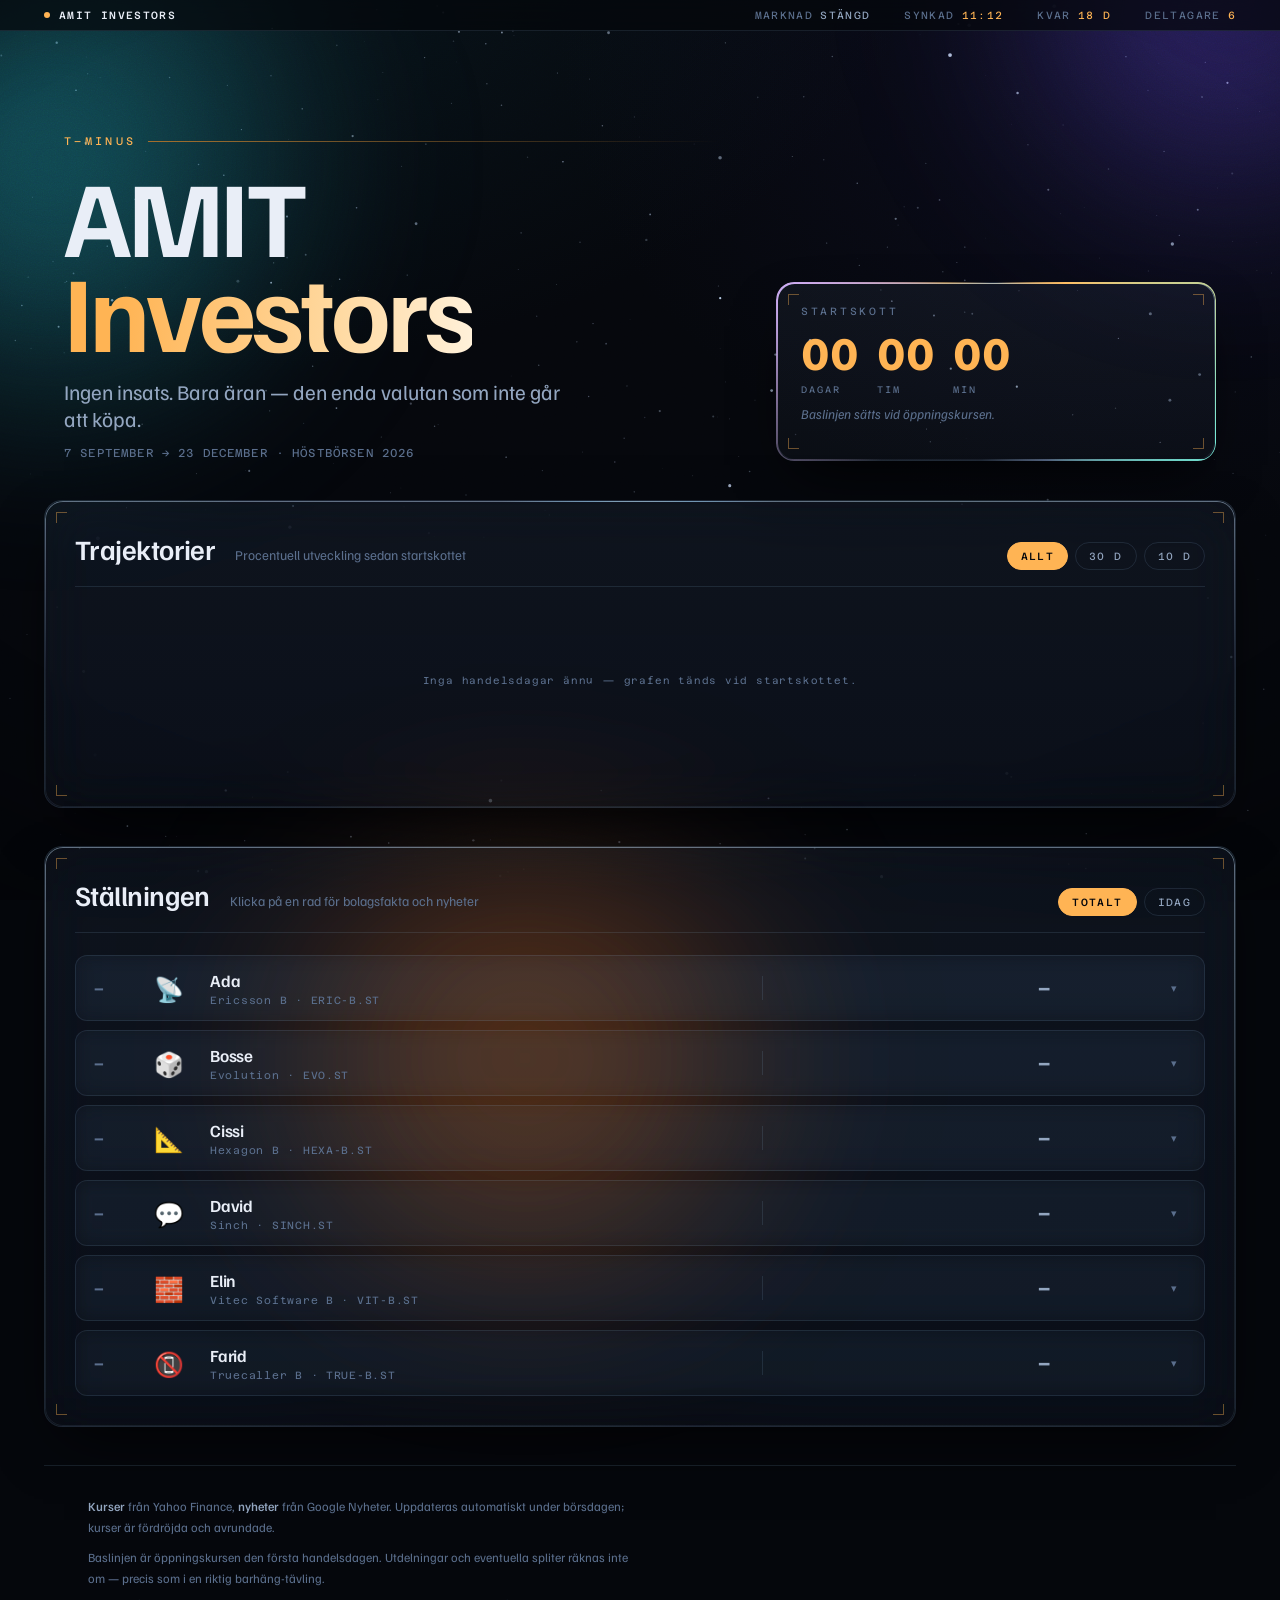
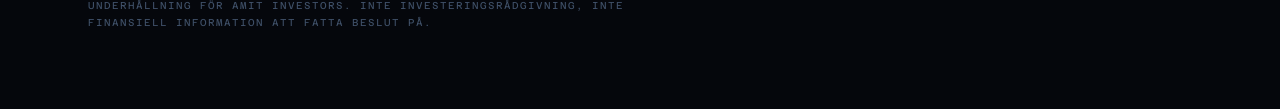
==== docs/index.html @ 6279a5db "Aktietävlingssida med automatisk kursuppdatering Statisk sida som följer deltagarnas aktieval från ö" ====
<!doctype html>
<html lang="sv">
<head>
<meta charset="utf-8">
<meta name="viewport" content="width=device-width, initial-scale=1, viewport-fit=cover">
<title>AMIT Investors</title>
<meta name="description" content="Aktietävling mellan kollegor. Ingen insats — bara äran.">
<meta name="color-scheme" content="dark">
<meta name="theme-color" content="#05070c">

<link rel="preconnect" href="https://fonts.googleapis.com">
<link rel="preconnect" href="https://fonts.gstatic.com" crossorigin>
<link rel="stylesheet" href="https://fonts.googleapis.com/css2?family=Familjen+Grotesk:wght@400;500;600;700&family=Azeret+Mono:wght@300;400;500;700&display=swap">
<link rel="stylesheet" href="assets/styles.css">
<link rel="icon" href="data:image/svg+xml,<svg xmlns='http://www.w3.org/2000/svg' viewBox='0 0 100 100'><text y='.9em' font-size='90'>🛰️</text></svg>">
</head>
<body>

<canvas id="starfield" aria-hidden="true"></canvas>
<div class="aurora" aria-hidden="true"><span></span><span></span><span></span></div>
<div class="grain" aria-hidden="true"></div>
<div class="vignette" aria-hidden="true"></div>

<!-- Telemetriremsa: statusrad i flygledarstil -->
<header class="telemetry" id="telemetry">
  <div class="tele-brand">
    <span class="tele-dot" aria-hidden="true"></span>
    <span>AMIT&nbsp;Investors</span>
  </div>
  <dl class="tele-readouts">
    <div class="readout"><dt>Marknad</dt><dd id="ro-market">–</dd></div>
    <div class="readout"><dt>Synkad</dt><dd id="ro-synced">–</dd></div>
    <div class="readout"><dt>Kvar</dt><dd id="ro-remaining">–</dd></div>
    <div class="readout"><dt>Deltagare</dt><dd id="ro-count">–</dd></div>
  </dl>
</header>

<main id="app" hidden>

  <!-- HERO -->
  <section class="hero">
    <div class="hero-copy">
      <p class="eyebrow" id="hero-eyebrow">Uppdrag pågår</p>
      <h1 class="hero-title">AMIT<br><span class="ht-accent">Investors</span></h1>
      <p class="hero-tagline" id="hero-tagline">Ingen insats. Bara äran.</p>
      <p class="hero-window" id="hero-window"></p>
    </div>

    <aside class="capsule glass" id="leader-capsule" aria-live="polite">
      <i class="corners" aria-hidden="true"></i>
      <p class="capsule-label" id="capsule-label">I ledning</p>
      <div class="capsule-body" id="capsule-body"></div>
    </aside>
  </section>

  <!-- TRAJEKTORIER -->
  <section class="panel glass" id="chart-panel">
    <i class="corners" aria-hidden="true"></i>
    <div class="panel-head">
      <h2 class="panel-title">Trajektorier</h2>
      <p class="panel-sub">Procentuell utveckling sedan startskottet</p>
      <div class="panel-tools" role="group" aria-label="Tidsspann">
        <button class="chip" data-range="all" aria-pressed="true">Allt</button>
        <button class="chip" data-range="30" aria-pressed="false">30&nbsp;d</button>
        <button class="chip" data-range="10" aria-pressed="false">10&nbsp;d</button>
      </div>
    </div>
    <div class="chart-wrap">
      <svg id="chart" role="img" aria-label="Linjediagram över deltagarnas procentuella utveckling"></svg>
      <div class="chart-tip glass" id="chart-tip" hidden></div>
    </div>
    <ul class="legend" id="legend"></ul>
  </section>

  <!-- STÄLLNING -->
  <section class="panel glass" id="board-panel">
    <i class="corners" aria-hidden="true"></i>
    <div class="panel-head">
      <h2 class="panel-title">Ställningen</h2>
      <p class="panel-sub">Klicka på en rad för bolagsfakta och nyheter</p>
      <div class="panel-tools" role="group" aria-label="Sortering">
        <button class="chip" data-sort="total" aria-pressed="true">Totalt</button>
        <button class="chip" data-sort="day" aria-pressed="false">Idag</button>
      </div>
    </div>
    <ol class="board" id="board"></ol>
  </section>

  <footer class="foot">
    <p><strong>Kurser</strong> från Yahoo Finance, <strong>nyheter</strong> från Google Nyheter. Uppdateras
       automatiskt under börsdagen; kurser är fördröjda och avrundade.</p>
    <p>Baslinjen är öppningskursen den första handelsdagen. Utdelningar och
       eventuella spliter räknas inte om — precis som i en riktig barhäng-tävling.</p>
    <p class="foot-fine">Underhållning för AMIT Investors. Inte investeringsrådgivning, inte finansiell information att fatta beslut på.</p>
  </footer>
</main>

<div class="boot" id="boot">
  <div class="boot-inner">
    <span class="boot-ring" aria-hidden="true"></span>
    <p>Etablerar telemetri…</p>
  </div>
</div>

<script src="assets/app.js" type="module"></script>
</body>
</html>
---- docs/assets/styles.css ----
/* ============================================================================
   AMIT Investors — "mission control"
   Mörk flygledarkonsol: bärnstensfärgad fosfor som krom, cyan/mint som data,
   glas som hairline-inramade instrumentpaneler. Medvetet INTE lila gradient.
   ========================================================================= */

:root {
  /* Grund — nästan svart med kall blåton, inte ren svart */
  --void:        #05070c;
  --void-2:      #080b13;

  /* Fosfor-bärnsten: kromet i gränssnittet (etiketter, ticks, fokus) */
  --amber:       #ffb454;
  --amber-dim:   #a56f2c;
  --amber-glow:  rgba(255, 180, 84, .28);

  /* Data */
  --cyan:        #5fe9d0;
  --up:          #4ee39b;
  --down:        #ff6b7d;

  /* Text */
  --ink:         #e9eef7;
  --ink-2:       #93a6c0;
  --ink-3:       #5b6f8d;

  /* Glas */
  --glass:       rgba(126, 160, 200, .045);
  --glass-2:     rgba(126, 160, 200, .075);
  --hairline:    rgba(150, 190, 230, .13);
  --hairline-hi: rgba(190, 220, 255, .30);

  --r-lg: 18px;
  --r-md: 12px;
  --r-sm: 8px;

  --shadow: 0 24px 60px -20px rgba(0, 0, 0, .85);

  --font-display: 'Familjen Grotesk', 'Helvetica Neue', Helvetica, sans-serif;
  --font-mono: 'Azeret Mono', ui-monospace, 'SF Mono', Menlo, monospace;

  --gutter: clamp(16px, 4vw, 44px);
  --maxw: 1240px;
}

*, *::before, *::after { box-sizing: border-box; }

html { -webkit-text-size-adjust: 100%; }

body {
  margin: 0;
  min-height: 100svh;
  font-family: var(--font-display);
  color: var(--ink);
  background: var(--void);
  /* Nebulosor: låg mättnad, stora radier — atmosfär, inte färgklick */
  background-image:
    radial-gradient(1200px 700px at 12% -8%,  rgba(16, 56, 66, .30), transparent 64%),
    radial-gradient(1000px 800px at 92% 4%,   rgba(28, 26, 72, .28), transparent 62%);
  background-attachment: fixed;
  overflow-x: hidden;
  font-synthesis-weight: none;
}

/* --- Atmosfärslager ------------------------------------------------------ */

#starfield { position: fixed; inset: 0; z-index: 0; pointer-events: none; }

/* Aurora: två mycket långsamt drivande färgmoln. Perioderna (48 s / 67 s) är
   avsiktligt inte multiplar av varandra, så mönstret aldrig repeterar synbart. */
.aurora { position: fixed; inset: -25%; z-index: 0; pointer-events: none; filter: blur(80px); opacity: 1; }
.aurora span { position: absolute; border-radius: 50%; mix-blend-mode: screen; }
.aurora span:nth-child(1) {
  width: 52vw; height: 52vw; left: 2%; top: 4%;
  background: radial-gradient(circle, rgba(34, 168, 184, .52), transparent 66%);
  animation: drift-a 48s ease-in-out infinite alternate;
}
.aurora span:nth-child(2) {
  width: 46vw; height: 46vw; right: 4%; top: -6%;
  background: radial-gradient(circle, rgba(104, 74, 232, .46), transparent 66%);
  animation: drift-b 67s ease-in-out infinite alternate;
}
.aurora span:nth-child(3) {
  width: 60vw; height: 40vw; left: 24%; bottom: -14%;
  background: radial-gradient(circle, rgba(226, 122, 44, .34), transparent 68%);
  animation: drift-a 59s ease-in-out infinite alternate-reverse;
}
@keyframes drift-a { to { transform: translate3d(7vw, -5vh, 0) scale(1.16); } }
@keyframes drift-b { to { transform: translate3d(-9vw, 6vh, 0) scale(.88); } }

/* Filmkorn via SVG-brus: bryter upp de stora gradienterna så de inte bandar */
.grain {
  position: fixed; inset: 0; z-index: 1; pointer-events: none;
  opacity: .40; mix-blend-mode: overlay;
  background-image: url("data:image/svg+xml,%3Csvg xmlns='http://www.w3.org/2000/svg' width='160' height='160'%3E%3Cfilter id='n'%3E%3CfeTurbulence type='fractalNoise' baseFrequency='.85' numOctaves='3'/%3E%3C/filter%3E%3Crect width='160' height='160' filter='url(%23n)' opacity='.55'/%3E%3C/svg%3E");
}

.vignette {
  position: fixed; inset: 0; z-index: 1; pointer-events: none;
  background: radial-gradient(130% 100% at 50% 42%, transparent 48%, rgba(0,0,0,.66) 100%);
}

main { position: relative; z-index: 2; }

/* --- Glas ---------------------------------------------------------------- */

.glass {
  position: relative;
  background: linear-gradient(180deg, var(--glass-2), var(--glass));
  border: 1px solid var(--hairline);
  border-radius: var(--r-lg);
  /* Kraftigare oskärpa + brightness: panelen ska läsa som en fysisk skiva
     framför rymden, inte som en tonad ruta ovanpå den. */
  backdrop-filter: blur(26px) saturate(150%) brightness(1.12);
  -webkit-backdrop-filter: blur(26px) saturate(150%) brightness(1.12);
  box-shadow: var(--shadow);
}
/* Kantbelysning: en 1 px ram vars ljus följer pekaren. Masken skär ut allt
   utom ramen, så gradienten syns bara i kanten. Detta — inte oskärpan — är
   det som får ytan att läsa som glas i stället för som en grå ruta. */
.glass::before {
  content: ''; position: absolute; inset: 0; border-radius: inherit;
  padding: 1px; pointer-events: none; z-index: 1;
  background:
    radial-gradient(260px circle at var(--mx, 50%) var(--my, -30%),
      rgba(255, 224, 178, .95), rgba(140, 210, 255, .40) 40%, transparent 64%),
    linear-gradient(180deg, rgba(200, 228, 255, .45), rgba(150, 190, 230, .10) 55%);
  -webkit-mask: linear-gradient(#000 0 0) content-box, linear-gradient(#000 0 0);
  -webkit-mask-composite: xor; mask-composite: exclude;
  transition: opacity .4s;
}

/* Ytreflex: den diffusa ljuspölen innanför glaset. */
.glass::after {
  content: ''; position: absolute; inset: 0; border-radius: inherit;
  pointer-events: none; z-index: 0; opacity: 0; transition: opacity .5s ease;
  background: radial-gradient(460px circle at var(--mx, 50%) var(--my, 50%),
    rgba(200, 232, 255, .13), transparent 60%);
}
.glass:hover::after { opacity: 1; }

/* Innehållet måste ligga över reflexlagren. */
.panel > *, .capsule > * { position: relative; z-index: 2; }

/* Hörnmarkörer: fyra vinkelhakar som ramar in varje panel. Ren CSS — åtta
   1 px-gradienter placerade i hörnen, inga extra element eller bilder. */
.corners {
  position: absolute; inset: 11px; pointer-events: none; z-index: 3;
  opacity: .40;
  --c: var(--amber);
  background:
    linear-gradient(var(--c), var(--c)) 0 0 / 11px 1px no-repeat,
    linear-gradient(var(--c), var(--c)) 0 0 / 1px 11px no-repeat,
    linear-gradient(var(--c), var(--c)) 100% 0 / 11px 1px no-repeat,
    linear-gradient(var(--c), var(--c)) 100% 0 / 1px 11px no-repeat,
    linear-gradient(var(--c), var(--c)) 0 100% / 11px 1px no-repeat,
    linear-gradient(var(--c), var(--c)) 0 100% / 1px 11px no-repeat,
    linear-gradient(var(--c), var(--c)) 100% 100% / 11px 1px no-repeat,
    linear-gradient(var(--c), var(--c)) 100% 100% / 1px 11px no-repeat;
}

/* --- Telemetriremsa ------------------------------------------------------ */

.telemetry {
  position: sticky; top: 0; z-index: 20;
  display: flex; align-items: center; justify-content: space-between;
  gap: 16px; flex-wrap: wrap;
  padding: 9px var(--gutter);
  font-family: var(--font-mono);
  font-size: 10.5px; font-weight: 400;
  letter-spacing: .13em; text-transform: uppercase;
  color: var(--ink-2);
  background: rgba(5, 7, 12, .72);
  border-bottom: 1px solid var(--hairline);
  backdrop-filter: blur(14px);
  -webkit-backdrop-filter: blur(14px);
}
.tele-brand { display: flex; align-items: center; gap: 9px; color: var(--ink); font-weight: 500; }
.tele-dot {
  width: 6px; height: 6px; border-radius: 50%;
  background: var(--amber); box-shadow: 0 0 0 0 var(--amber-glow);
  animation: pulse 2.6s ease-out infinite;
}
@keyframes pulse {
  0%   { box-shadow: 0 0 0 0 var(--amber-glow); }
  70%  { box-shadow: 0 0 0 9px rgba(255,180,84,0); }
  100% { box-shadow: 0 0 0 0 rgba(255,180,84,0); }
}

.tele-readouts { display: flex; gap: clamp(14px, 3vw, 34px); margin: 0; flex-wrap: wrap; }
.readout { display: flex; align-items: baseline; gap: 7px; }
.readout dt { color: var(--ink-3); }
.readout dd { margin: 0; color: var(--amber); font-variant-numeric: tabular-nums; }
.readout dd.is-open  { color: var(--up); }
.readout dd.is-shut  { color: var(--ink-2); }

/* --- Hero ---------------------------------------------------------------- */

.hero {
  max-width: var(--maxw); margin: 0 auto;
  padding: clamp(46px, 9vw, 104px) var(--gutter) clamp(26px, 4vw, 40px);
  display: grid; gap: clamp(26px, 4vw, 52px);
  grid-template-columns: minmax(0, 1.35fr) minmax(0, .9fr);
  align-items: end;
}
@media (max-width: 880px) { .hero { grid-template-columns: 1fr; align-items: start; } }

.eyebrow {
  margin: 0 0 18px; font-family: var(--font-mono);
  font-size: 11px; letter-spacing: .3em; text-transform: uppercase;
  color: var(--amber); display: flex; align-items: center; gap: 12px;
}
.eyebrow::after {
  content: ''; height: 1px; flex: 1;
  background: linear-gradient(90deg, var(--amber-dim), transparent);
}

.hero-title {
  margin: 0; font-weight: 700;
  font-size: clamp(46px, 9.2vw, 108px);
  line-height: .88; letter-spacing: -.035em;
  text-wrap: balance;
}
/* Skimret vandrar genom gradienten i stället för att gradienten flyttas —
   en vit topp vid 44 % ger reflexen som drar över bokstäverna. */
.ht-accent {
  background: linear-gradient(96deg,
    var(--amber) 6%, #ffd9a0 26%, #fffaf0 44%, var(--cyan) 64%, #7ea6ff 82%, var(--amber) 98%);
  background-size: 260% 100%;
  -webkit-background-clip: text; background-clip: text; color: transparent;
  animation: shimmer 9s ease-in-out infinite;
}
@keyframes shimmer {
  0%, 100% { background-position: 0% 50%; }
  50%      { background-position: 100% 50%; }
}
.hero-tagline {
  margin: 22px 0 0; font-size: clamp(16px, 2vw, 21px);
  color: var(--ink-2); max-width: 42ch;
}
.hero-window {
  margin: 14px 0 0; font-family: var(--font-mono);
  font-size: 11.5px; letter-spacing: .1em; color: var(--ink-3);
  text-transform: uppercase;
}

/* Ledarkapsel: roterande iriserande ram ovanpå den vanliga kantbelysningen.
   conic-gradient + mask ger regnbågsskimret utan en enda bildfil. */
.capsule {
  padding: 22px 24px 24px; isolation: isolate;
  /* Lutningen sätts av pekaren i JS. will-change håller den på GPU:n. */
  transform: perspective(900px) rotateX(var(--tilt-x, 0deg)) rotateY(var(--tilt-y, 0deg));
  transform-style: preserve-3d; will-change: transform;
  transition: transform .5s cubic-bezier(.22, 1, .36, 1);
}
.capsule.is-tilting { transition: transform .08s linear; }
.capsule .iris {
  position: absolute; inset: -1px; border-radius: inherit; pointer-events: none; z-index: 1;
  padding: 1.5px; opacity: 1;
  filter: drop-shadow(0 0 10px rgba(255, 180, 84, .30));
  background: conic-gradient(from var(--spin, 0deg),
    transparent 0deg, rgba(255,190,100,1) 38deg, rgba(120,245,225,.95) 108deg,
    rgba(150,190,255,.35) 150deg, transparent 190deg, transparent 232deg,
    rgba(214,178,255,.95) 292deg, rgba(255,190,100,.45) 330deg, transparent 356deg);
  -webkit-mask: linear-gradient(#000 0 0) content-box, linear-gradient(#000 0 0);
  -webkit-mask-composite: xor; mask-composite: exclude;
  animation: spin-iris 9s linear infinite;
}
@property --spin { syntax: '<angle>'; initial-value: 0deg; inherits: false; }
@keyframes spin-iris { to { --spin: 360deg; } }
.capsule-label {
  margin: 0 0 16px; font-family: var(--font-mono); font-size: 10.5px;
  letter-spacing: .26em; text-transform: uppercase; color: var(--ink-3);
}
.capsule-name { display: flex; align-items: center; gap: 13px; margin-bottom: 4px; }
.capsule-avatar { font-size: 30px; line-height: 1; filter: saturate(.9); }
.capsule-who { font-size: 25px; font-weight: 600; letter-spacing: -.02em; }
.capsule-co { font-family: var(--font-mono); font-size: 11.5px; color: var(--ink-2); letter-spacing: .05em; }
.capsule-pct {
  font-family: var(--font-mono); font-weight: 700;
  font-size: clamp(38px, 6vw, 56px); line-height: 1.05;
  margin-top: 14px; font-variant-numeric: tabular-nums; letter-spacing: -.03em;
  white-space: nowrap;
}
.capsule-foot { margin-top: 10px; font-size: 13.5px; color: var(--ink-3); font-style: italic; }

/* Nedräkning (före start) */
.countdown { display: flex; gap: 18px; margin-top: 6px; }
.cd-unit { text-align: left; }
.cd-num {
  font-family: var(--font-mono); font-weight: 700; font-size: clamp(30px, 5vw, 44px);
  color: var(--amber); font-variant-numeric: tabular-nums; line-height: 1;
}
.cd-lab {
  font-family: var(--font-mono); font-size: 9.5px; letter-spacing: .2em;
  text-transform: uppercase; color: var(--ink-3); margin-top: 7px;
}

/* --- Paneler ------------------------------------------------------------- */

.panel {
  max-width: var(--maxw);
  margin: 0 auto clamp(22px, 3.4vw, 38px);
  padding: clamp(20px, 3vw, 30px);
  width: calc(100% - var(--gutter) * 2);
}

.panel-head {
  display: flex; align-items: baseline; gap: 14px 20px; flex-wrap: wrap;
  margin-bottom: 22px; padding-bottom: 16px;
  border-bottom: 1px solid var(--hairline);
}
.panel-title {
  margin: 0; font-size: clamp(21px, 2.7vw, 28px); font-weight: 600; letter-spacing: -.02em;
}
.panel-sub { margin: 0; color: var(--ink-3); font-size: 13.5px; flex: 1 1 240px; }
.panel-tools { display: flex; gap: 7px; }

.chip {
  font-family: var(--font-mono); font-size: 10.5px; letter-spacing: .13em;
  text-transform: uppercase; color: var(--ink-2);
  background: transparent; border: 1px solid var(--hairline);
  border-radius: 100px; padding: 7px 13px; cursor: pointer;
  transition: color .18s, border-color .18s, background .18s;
}
.chip:hover { color: var(--ink); border-color: var(--hairline-hi); }
.chip[aria-pressed="true"] {
  color: var(--void); background: var(--amber); border-color: var(--amber);
  font-weight: 500;
}
.chip:focus-visible, .row-head:focus-visible, .legend-item:focus-visible {
  outline: 2px solid var(--amber); outline-offset: 2px;
}

/* --- Diagram ------------------------------------------------------------- */

.chart-wrap { position: relative; }
#chart { width: 100%; height: clamp(280px, 42vw, 420px); display: block; overflow: visible; }

.grid-line { stroke: var(--hairline); stroke-width: 1; }
.zero-line { stroke: var(--amber-dim); stroke-width: 1; stroke-dasharray: 3 5; }
.axis-text {
  font-family: var(--font-mono); font-size: 10px; fill: var(--ink-3);
  letter-spacing: .08em;
}
.series-path { fill: none; stroke-width: 2; stroke-linecap: round; stroke-linejoin: round;
  transition: opacity .2s, stroke-width .2s; }
/* Ritas in med stroke-dashoffset vid forsta renderingen. */
.series-path.is-drawing { animation: draw 1.5s cubic-bezier(.33, 1, .68, 1) forwards; }
@keyframes draw { to { stroke-dashoffset: 0; } }

/* Andpunkten pulserar sa att blicken hittar var varje linje slutar. */
.series-cap { animation: cap-pulse 2.8s ease-in-out infinite; transform-box: fill-box; transform-origin: center; }
@keyframes cap-pulse { 0%, 100% { opacity: 1; } 50% { opacity: .55; } }
.series-area { transition: opacity .2s; }
.series-cap  { transition: opacity .2s, r .2s; }
.chart.is-focused .series-path:not(.is-active) { opacity: .13; }
.chart.is-focused .series-area:not(.is-active) { opacity: 0; }
.chart.is-focused .series-cap:not(.is-active)  { opacity: .18; }
.chart.is-focused .series-path.is-active { stroke-width: 3; }

.cursor-line { stroke: var(--hairline-hi); stroke-width: 1; }

.chart-tip {
  position: absolute; top: 0; left: 0; pointer-events: none;
  padding: 12px 14px; border-radius: var(--r-md); min-width: 190px;
  font-family: var(--font-mono); font-size: 11.5px;
  transform: translate(-50%, 0); z-index: 5;
}
.tip-date { color: var(--ink-3); letter-spacing: .12em; text-transform: uppercase;
  font-size: 9.5px; margin-bottom: 9px; }
.tip-row { display: flex; align-items: center; gap: 8px; margin-top: 4px; }
.tip-swatch { width: 7px; height: 7px; border-radius: 2px; flex: none; }
.tip-name { color: var(--ink-2); flex: 1; white-space: nowrap; }
.tip-val { font-variant-numeric: tabular-nums; font-weight: 500; }

.legend { list-style: none; display: flex; flex-wrap: wrap; gap: 6px; margin: 18px 0 0; padding: 0; }
.legend-item {
  display: flex; align-items: center; gap: 8px;
  padding: 6px 12px 6px 9px; border-radius: 100px;
  border: 1px solid var(--hairline); background: transparent;
  font-family: var(--font-mono); font-size: 11px; color: var(--ink-2);
  cursor: pointer; transition: border-color .18s, color .18s, opacity .18s;
}
.legend-item:hover { color: var(--ink); border-color: var(--hairline-hi); }
.legend-item.is-muted { opacity: .38; }
.legend-swatch { width: 9px; height: 9px; border-radius: 3px; flex: none; }
.legend-pct { font-variant-numeric: tabular-nums; color: var(--ink); }

/* --- Ställningen --------------------------------------------------------- */

.board { list-style: none; margin: 0; padding: 0; display: grid; gap: 9px; }

.row {
  position: relative;
  border: 1px solid var(--hairline); border-radius: var(--r-md);
  background: rgba(126, 160, 200, .028);
  backdrop-filter: blur(10px) saturate(130%);
  -webkit-backdrop-filter: blur(10px) saturate(130%);
  overflow: hidden;
  transition: border-color .2s, background .2s, box-shadow .3s;
}

/* Varje rad får en kantbelysning i sin egen deltagarfärg. Samma teknik som
   panelernas, men färgen kopplar raden till rätt linje i diagrammet. */
.row::before {
  content: ''; position: absolute; inset: 0; border-radius: inherit;
  padding: 1px; pointer-events: none; z-index: 1;
  opacity: 0; transition: opacity .35s;
  background: radial-gradient(200px circle at var(--mx, 50%) var(--my, 50%),
    color-mix(in srgb, var(--row-color, #9cf) 80%, white), transparent 62%);
  -webkit-mask: linear-gradient(#000 0 0) content-box, linear-gradient(#000 0 0);
  -webkit-mask-composite: xor; mask-composite: exclude;
}
.row:hover::before { opacity: .95; }
/* Raden lånar deltagarens färg vid hover — kopplingen till grafen blir direkt. */
.row:hover {
  border-color: color-mix(in srgb, var(--row-color, #9cf) 42%, transparent);
  background: rgba(126, 160, 200, .058);
  box-shadow: 0 12px 44px -18px var(--row-color, transparent),
              inset 0 0 60px -40px var(--row-color, transparent);
}

/* Ljussvep över ledarraden — långsamt nog att kännas som reflex, inte som blink. */
.row.is-leader::after {
  content: ''; position: absolute; inset: 0; pointer-events: none;
  background: linear-gradient(102deg, transparent 42%,
    rgba(255, 226, 180, .085) 49%, rgba(255, 226, 180, .085) 51%, transparent 58%);
  transform: translateX(-120%);
  animation: sweep 7s cubic-bezier(.5, 0, .2, 1) infinite;
}
@keyframes sweep { 0%, 62% { transform: translateX(-120%); } 100% { transform: translateX(120%); } }
.row.is-open { border-color: var(--amber-dim); background: rgba(126, 160, 200, .07); }
.row.is-leader { border-color: rgba(255, 180, 84, .34); }

.row-head {
  display: grid; align-items: center; gap: clamp(10px, 1.6vw, 20px);
  grid-template-columns: 40px 36px minmax(150px, 1.25fr) minmax(0, 1.1fr) 106px 72px 24px;
  width: 100%; padding: 14px clamp(12px, 1.8vw, 18px);
  background: none; border: 0; color: inherit; font: inherit;
  cursor: pointer; text-align: left;
  position: relative; z-index: 2;   /* över radens kantbelysning */
}

.rank {
  font-family: var(--font-mono); font-weight: 700; font-size: 15px;
  color: var(--ink-3); font-variant-numeric: tabular-nums;
  display: flex; align-items: center; gap: 4px;
}
/* Guld/silver/brons via background-clip på texten — ger metallens
   ljusgradient, som en flat färg inte kan återge. */
.rank-medal { color: transparent; -webkit-background-clip: text; background-clip: text; }
.rank-1 { background-image: linear-gradient(160deg, #fff1c4 4%, #ffc061 40%, #b87a2a 96%); }
.rank-2 { background-image: linear-gradient(160deg, #f4f9ff 4%, #c3d4e6 42%, #7d8ea3 96%); }
.rank-3 { background-image: linear-gradient(160deg, #ffd9b8 4%, #d9945a 44%, #8a5326 96%); }
.rank-move {
  font-size: 9px; letter-spacing: 0; font-weight: 700;
  transform: translateY(-1px);
}
.rank-move.up   { color: var(--up); }
.rank-move.down { color: var(--down); }
.rank-move.same { color: #3f5068; }

.avatar { font-size: 24px; line-height: 1; }

.who { min-width: 0; }
.who-name { font-size: 17px; font-weight: 600; letter-spacing: -.01em; }
.who-co {
  font-family: var(--font-mono); font-size: 10.5px; color: var(--ink-3);
  letter-spacing: .07em; margin-top: 3px;
  white-space: nowrap; overflow: hidden; text-overflow: ellipsis;
}

/* Divergerande stapel: nollan i mitten, vinst åt höger, förlust åt vänster */
.bar { position: relative; height: 24px; }
.bar-axis { position: absolute; top: 0; bottom: 0; left: 50%; width: 1px; background: var(--hairline); }
.bar-fill {
  position: absolute; top: 5px; height: 14px; border-radius: 3px;
  transition: width .7s cubic-bezier(.22,1,.36,1), left .7s cubic-bezier(.22,1,.36,1);
}
@media (max-width: 780px) { .bar { display: none; } }

.pct {
  font-family: var(--font-mono); font-weight: 700; font-size: 19px;
  font-variant-numeric: tabular-nums; text-align: right; letter-spacing: -.02em;
  white-space: nowrap;
}
.pct.up { color: var(--up); } .pct.down { color: var(--down); } .pct.flat { color: var(--ink-2); }

.spark { width: 72px; height: 26px; display: block; }
@media (max-width: 620px) { .spark { display: none; } }

.caret {
  color: var(--ink-3); font-size: 11px; text-align: center;
  transition: transform .25s ease, color .2s;
}
.row.is-open .caret { transform: rotate(180deg); color: var(--amber); }

/* Dossier */
.dossier {
  display: grid; grid-template-rows: 0fr;
  transition: grid-template-rows .38s cubic-bezier(.4,0,.2,1);
}
.row.is-open .dossier { grid-template-rows: 1fr; }
.dossier-inner { overflow: hidden; }
.dossier-pad {
  padding: 4px clamp(12px, 1.8vw, 18px) 20px;
  display: grid; gap: 22px;
  grid-template-columns: minmax(0, 1.25fr) minmax(0, 1fr);
  border-top: 1px solid var(--hairline); margin-top: 4px; padding-top: 18px;
}
@media (max-width: 780px) { .dossier-pad { grid-template-columns: 1fr; } }

.dossier h3 {
  margin: 0 0 10px; font-family: var(--font-mono); font-size: 10px;
  letter-spacing: .24em; text-transform: uppercase; color: var(--amber);
  font-weight: 400;
}
.about { margin: 0 0 18px; color: var(--ink-2); font-size: 14.5px; line-height: 1.62; max-width: 62ch; }
.motto {
  margin: 0 0 20px; padding-left: 14px; border-left: 2px solid var(--amber-dim);
  font-style: italic; color: var(--ink-2); font-size: 14px;
}

.stats { display: grid; grid-template-columns: repeat(auto-fit, minmax(96px, 1fr)); gap: 1px;
  background: var(--hairline); border: 1px solid var(--hairline); border-radius: var(--r-sm);
  overflow: hidden; margin-bottom: 18px; }
.stat { background: var(--void-2); padding: 11px 12px; }
.stat dt { font-family: var(--font-mono); font-size: 9px; letter-spacing: .16em;
  text-transform: uppercase; color: var(--ink-3); }
.stat dd { margin: 5px 0 0; font-family: var(--font-mono); font-size: 14px;
  font-variant-numeric: tabular-nums; color: var(--ink); }

/* 52-veckorsmätare */
.meter { margin-bottom: 4px; }
.meter-track {
  position: relative; height: 5px; border-radius: 3px; margin: 10px 0 7px;
  background: linear-gradient(90deg, rgba(255,107,125,.35), rgba(150,190,230,.18), rgba(78,227,155,.35));
}
.meter-pin {
  position: absolute; top: 50%; width: 2px; height: 14px; border-radius: 2px;
  background: var(--ink); transform: translate(-50%, -50%);
  box-shadow: 0 0 0 3px var(--void-2);
}
.meter-ends { display: flex; justify-content: space-between;
  font-family: var(--font-mono); font-size: 10px; color: var(--ink-3); }

.news { list-style: none; margin: 0; padding: 0; display: grid; gap: 1px;
  background: var(--hairline); border: 1px solid var(--hairline);
  border-radius: var(--r-sm); overflow: hidden; }
.news li { background: var(--void-2); }
.news a {
  display: block; padding: 11px 13px; color: var(--ink); text-decoration: none;
  font-size: 13.5px; line-height: 1.45; transition: background .16s;
}
.news a:hover { background: rgba(126,160,200,.07); }
.news a:focus-visible { outline: 2px solid var(--amber); outline-offset: -2px; }
.news-meta {
  display: block; margin-top: 6px; font-family: var(--font-mono);
  font-size: 9.5px; letter-spacing: .11em; text-transform: uppercase; color: var(--ink-3);
}
.news-empty { color: var(--ink-3); font-size: 13.5px; margin: 0; }

.row-error {
  padding: 0 18px 16px; color: var(--down); font-family: var(--font-mono); font-size: 11.5px;
}

/* --- Footer -------------------------------------------------------------- */

.foot {
  max-width: var(--maxw); margin: 0 auto;
  padding: 30px var(--gutter) 70px;
  color: var(--ink-3); font-size: 12.5px; line-height: 1.7;
  border-top: 1px solid var(--hairline);
  width: calc(100% - var(--gutter) * 2);
}
.foot p { margin: 0 0 8px; max-width: 78ch; }
.foot strong { color: var(--ink-2); font-weight: 500; }
.foot-fine { font-family: var(--font-mono); font-size: 10px; letter-spacing: .1em;
  text-transform: uppercase; color: #3f5068; margin-top: 16px; }

/* --- Uppstart ------------------------------------------------------------ */

.boot {
  position: fixed; inset: 0; z-index: 40; display: grid; place-items: center;
  background: var(--void); transition: opacity .5s ease, visibility .5s;
}
.boot.is-done { opacity: 0; visibility: hidden; }
.boot-inner { text-align: center; font-family: var(--font-mono); font-size: 11px;
  letter-spacing: .22em; text-transform: uppercase; color: var(--ink-3); }
.boot-ring {
  display: block; width: 30px; height: 30px; margin: 0 auto 18px;
  border: 1px solid var(--hairline); border-top-color: var(--amber);
  border-radius: 50%; animation: spin 1s linear infinite;
}
@keyframes spin { to { transform: rotate(360deg); } }

/* Etappvis avtäckning vid inladdning */
.reveal { opacity: 0; transform: translateY(14px); animation: rise .7s cubic-bezier(.22,1,.36,1) forwards; }
@keyframes rise { to { opacity: 1; transform: none; } }

/* Prestandaspärr: sex lager backdrop-filter i en scrollande lista kostar
   för mycket på äldre telefoner. På smal skärm ligger raderna ändå mot en
   nästan enfärgad bakgrund, så oskärpan tillför inget synbart. */
@media (max-width: 780px) {
  .row { backdrop-filter: none; -webkit-backdrop-filter: none; background: rgba(126, 160, 200, .05); }
  .aurora { filter: blur(60px); opacity: .75; }
}

@media (prefers-reduced-motion: reduce) {
  *, *::before, *::after {
    animation-duration: .001ms !important; animation-iteration-count: 1 !important;
    transition-duration: .001ms !important;
  }
  .reveal { opacity: 1; transform: none; }
  /* Molnen stannar i utgångsläget i stället för att hoppa till slutpositionen. */
  .aurora span { animation: none !important; }
  .row.is-leader::after { display: none; }
}
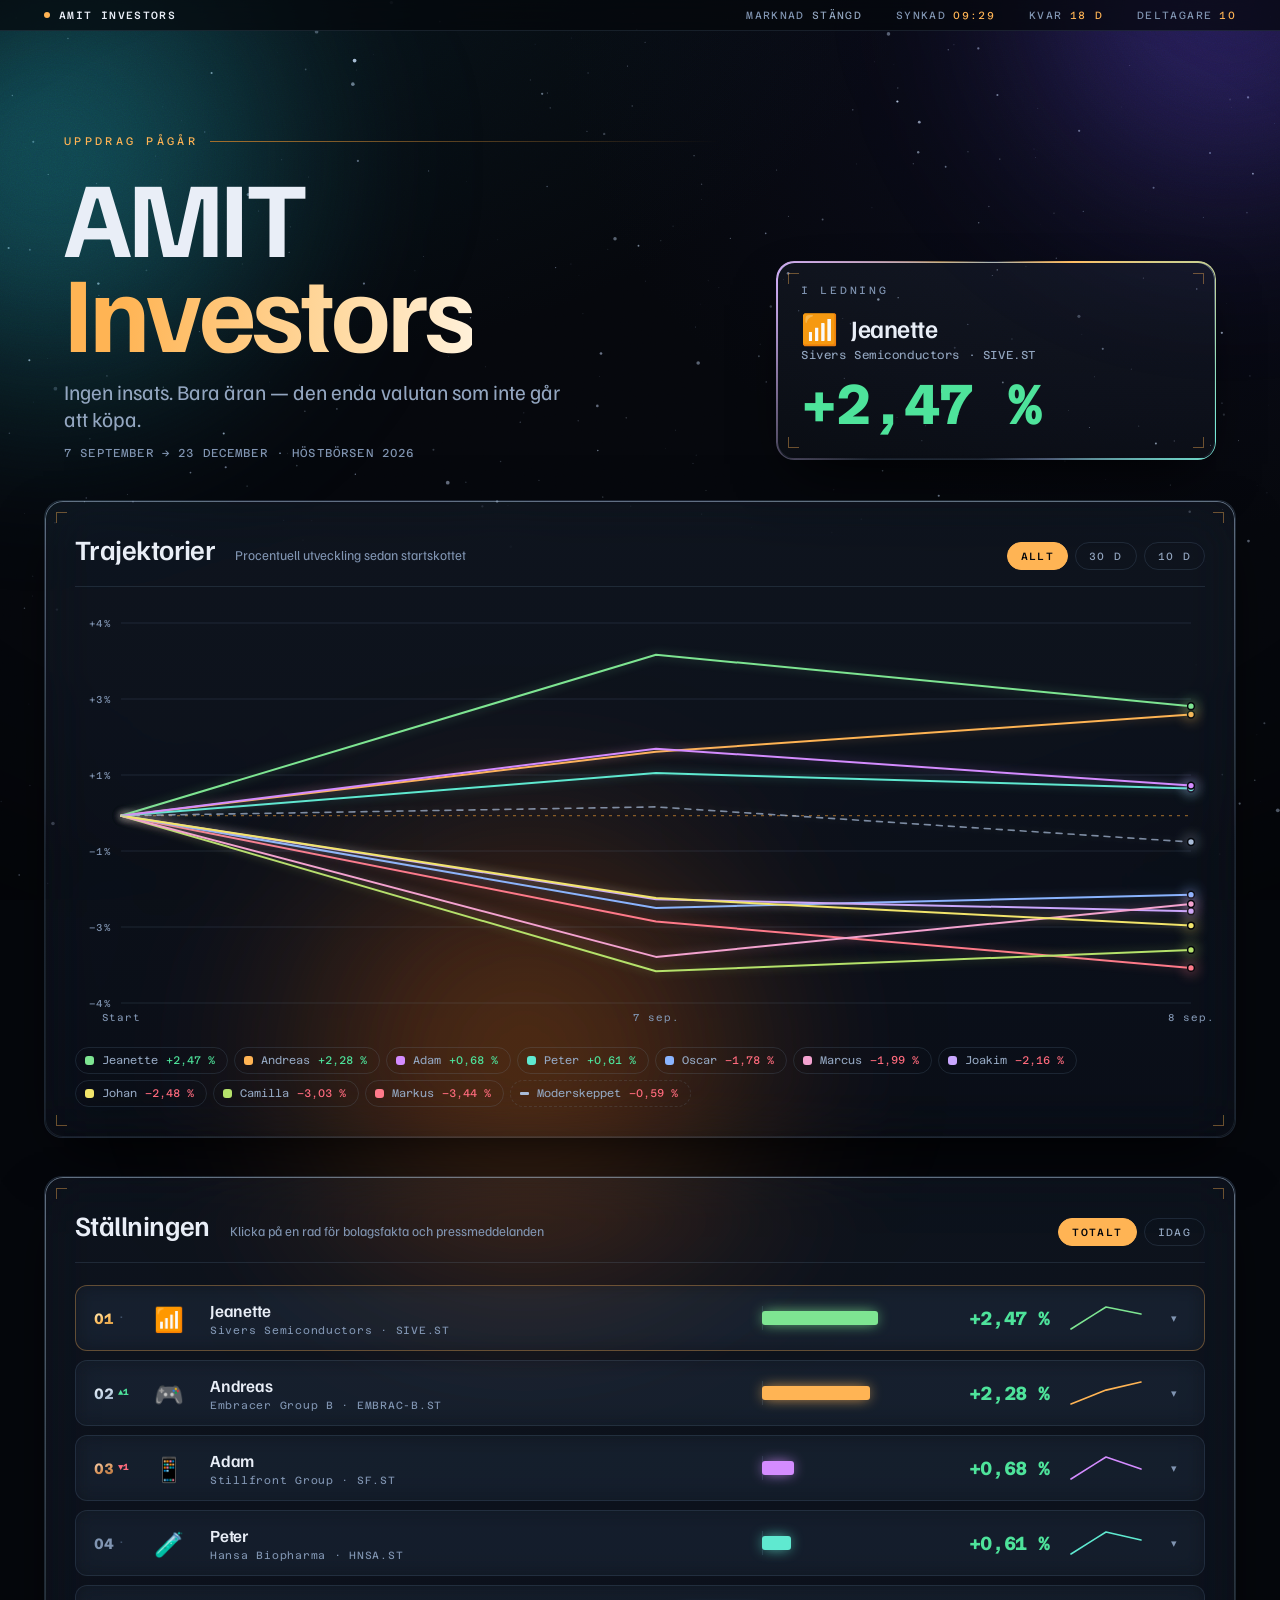
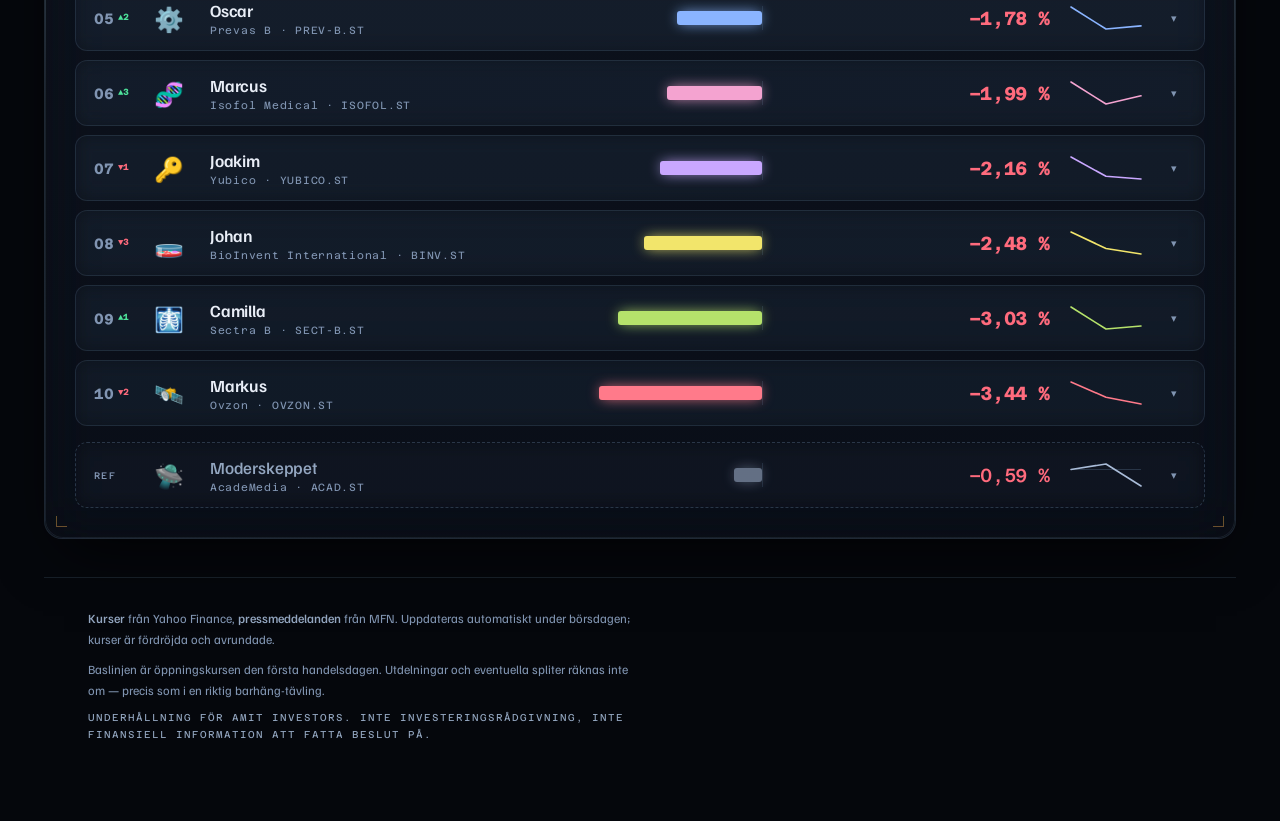
==== commit be9a3db4: "TV: berättelserad med pressmeddelanden från MFN Tickern ersätts av en berättelserad som byter mening" ====
--- a/docs/index.html
+++ b/docs/index.html
@@ -77,7 +77,7 @@
     <i class="corners" aria-hidden="true"></i>
     <div class="panel-head">
       <h2 class="panel-title">Ställningen</h2>
-      <p class="panel-sub">Klicka på en rad för bolagsfakta och nyheter</p>
+      <p class="panel-sub">Klicka på en rad för bolagsfakta och pressmeddelanden</p>
       <div class="panel-tools" role="group" aria-label="Sortering">
         <button class="chip" data-sort="total" aria-pressed="true">Totalt</button>
         <button class="chip" data-sort="day" aria-pressed="false">Idag</button>
@@ -87,7 +87,7 @@
   </section>
 
   <footer class="foot">
-    <p><strong>Kurser</strong> från Yahoo Finance, <strong>nyheter</strong> från Google Nyheter. Uppdateras
+    <p><strong>Kurser</strong> från Yahoo Finance, <strong>pressmeddelanden</strong> från MFN. Uppdateras
        automatiskt under börsdagen; kurser är fördröjda och avrundade.</p>
     <p>Baslinjen är öppningskursen den första handelsdagen. Utdelningar och
        eventuella spliter räknas inte om — precis som i en riktig barhäng-tävling.</p>
--- a/docs/assets/styles.css
+++ b/docs/assets/styles.css
@@ -22,7 +22,7 @@
   /* Text */
   --ink:         #e9eef7;
   --ink-2:       #93a6c0;
-  --ink-3:       #5b6f8d;
+  --ink-3:       #8195b2;
 
   /* Glas */
   --glass:       rgba(126, 160, 200, .045);
@@ -64,11 +64,11 @@
 
 /* --- Atmosfärslager ------------------------------------------------------ */
 
-#starfield { position: fixed; inset: 0; z-index: 0; pointer-events: none; }
+#starfield { position: fixed; top: 0; right: 0; bottom: 0; left: 0; z-index: 0; pointer-events: none; }
 
 /* Aurora: två mycket långsamt drivande färgmoln. Perioderna (48 s / 67 s) är
    avsiktligt inte multiplar av varandra, så mönstret aldrig repeterar synbart. */
-.aurora { position: fixed; inset: -25%; z-index: 0; pointer-events: none; filter: blur(80px); opacity: 1; }
+.aurora { position: fixed; top: -25%; right: -25%; bottom: -25%; left: -25%; z-index: 0; pointer-events: none; filter: blur(80px); opacity: 1; }
 .aurora span { position: absolute; border-radius: 50%; mix-blend-mode: screen; }
 .aurora span:nth-child(1) {
   width: 52vw; height: 52vw; left: 2%; top: 4%;
@@ -90,13 +90,13 @@
 
 /* Filmkorn via SVG-brus: bryter upp de stora gradienterna så de inte bandar */
 .grain {
-  position: fixed; inset: 0; z-index: 1; pointer-events: none;
+  position: fixed; top: 0; right: 0; bottom: 0; left: 0; z-index: 1; pointer-events: none;
   opacity: .40; mix-blend-mode: overlay;
   background-image: url("data:image/svg+xml,%3Csvg xmlns='http://www.w3.org/2000/svg' width='160' height='160'%3E%3Cfilter id='n'%3E%3CfeTurbulence type='fractalNoise' baseFrequency='.85' numOctaves='3'/%3E%3C/filter%3E%3Crect width='160' height='160' filter='url(%23n)' opacity='.55'/%3E%3C/svg%3E");
 }
 
 .vignette {
-  position: fixed; inset: 0; z-index: 1; pointer-events: none;
+  position: fixed; top: 0; right: 0; bottom: 0; left: 0; z-index: 1; pointer-events: none;
   background: radial-gradient(130% 100% at 50% 42%, transparent 48%, rgba(0,0,0,.66) 100%);
 }
 
@@ -119,20 +119,20 @@
    utom ramen, så gradienten syns bara i kanten. Detta — inte oskärpan — är
    det som får ytan att läsa som glas i stället för som en grå ruta. */
 .glass::before {
-  content: ''; position: absolute; inset: 0; border-radius: inherit;
+  content: ''; position: absolute; top: 0; right: 0; bottom: 0; left: 0; border-radius: inherit;
   padding: 1px; pointer-events: none; z-index: 1;
   background:
     radial-gradient(260px circle at var(--mx, 50%) var(--my, -30%),
       rgba(255, 224, 178, .95), rgba(140, 210, 255, .40) 40%, transparent 64%),
     linear-gradient(180deg, rgba(200, 228, 255, .45), rgba(150, 190, 230, .10) 55%);
-  -webkit-mask: linear-gradient(#000 0 0) content-box, linear-gradient(#000 0 0);
+  -webkit-mask: linear-gradient(#000, #000) content-box, linear-gradient(#000, #000);
   -webkit-mask-composite: xor; mask-composite: exclude;
   transition: opacity .4s;
 }
 
 /* Ytreflex: den diffusa ljuspölen innanför glaset. */
 .glass::after {
-  content: ''; position: absolute; inset: 0; border-radius: inherit;
+  content: ''; position: absolute; top: 0; right: 0; bottom: 0; left: 0; border-radius: inherit;
   pointer-events: none; z-index: 0; opacity: 0; transition: opacity .5s ease;
   background: radial-gradient(460px circle at var(--mx, 50%) var(--my, 50%),
     rgba(200, 232, 255, .13), transparent 60%);
@@ -145,7 +145,7 @@
 /* Hörnmarkörer: fyra vinkelhakar som ramar in varje panel. Ren CSS — åtta
    1 px-gradienter placerade i hörnen, inga extra element eller bilder. */
 .corners {
-  position: absolute; inset: 11px; pointer-events: none; z-index: 3;
+  position: absolute; top: 11px; right: 11px; bottom: 11px; left: 11px; pointer-events: none; z-index: 3;
   opacity: .40;
   --c: var(--amber);
   background:
@@ -262,7 +262,7 @@
     transparent 0deg, rgba(255,190,100,1) 38deg, rgba(120,245,225,.95) 108deg,
     rgba(150,190,255,.35) 150deg, transparent 190deg, transparent 232deg,
     rgba(214,178,255,.95) 292deg, rgba(255,190,100,.45) 330deg, transparent 356deg);
-  -webkit-mask: linear-gradient(#000 0 0) content-box, linear-gradient(#000 0 0);
+  -webkit-mask: linear-gradient(#000, #000) content-box, linear-gradient(#000, #000);
   -webkit-mask-composite: xor; mask-composite: exclude;
   animation: spin-iris 9s linear infinite;
 }
@@ -331,11 +331,12 @@
 .chip:focus-visible, .row-head:focus-visible, .legend-item:focus-visible {
   outline: 2px solid var(--amber); outline-offset: 2px;
 }
+.row-head:focus-visible { outline-offset: -2px; }   /* raden klipper allt utanför */
 
 /* --- Diagram ------------------------------------------------------------- */
 
 .chart-wrap { position: relative; }
-#chart { width: 100%; height: clamp(280px, 42vw, 420px); display: block; overflow: visible; }
+#chart { width: 100%; height: clamp(280px, 42vw, 420px); display: block; overflow: visible; touch-action: pan-y; }
 
 .grid-line { stroke: var(--hairline); stroke-width: 1; }
 .zero-line { stroke: var(--amber-dim); stroke-width: 1; stroke-dasharray: 3 5; }
@@ -361,6 +362,13 @@
 
 .cursor-line { stroke: var(--hairline-hi); stroke-width: 1; }
 
+.chart-empty {
+  margin: 0; padding: clamp(40px, 9vw, 78px) 4px; text-align: center;
+  font-family: var(--font-mono); font-size: clamp(10px, 2.4vw, 11.5px);
+  letter-spacing: .1em; text-transform: uppercase; color: var(--ink-3);
+  line-height: 2; text-wrap: balance;
+}
+
 .chart-tip {
   position: absolute; top: 0; left: 0; pointer-events: none;
   padding: 12px 14px; border-radius: var(--r-md); min-width: 190px;
@@ -409,7 +417,7 @@
   opacity: 0; transition: opacity .35s;
   background: radial-gradient(200px circle at var(--mx, 50%) var(--my, 50%),
     color-mix(in srgb, var(--row-color, #9cf) 80%, white), transparent 62%);
-  -webkit-mask: linear-gradient(#000 0 0) content-box, linear-gradient(#000 0 0);
+  -webkit-mask: linear-gradient(#000, #000) content-box, linear-gradient(#000, #000);
   -webkit-mask-composite: xor; mask-composite: exclude;
 }
 .row:hover::before { opacity: .95; }
@@ -478,7 +486,11 @@
   position: absolute; top: 5px; height: 14px; border-radius: 3px;
   transition: width .7s cubic-bezier(.22,1,.36,1), left .7s cubic-bezier(.22,1,.36,1);
 }
-@media (max-width: 780px) { .bar { display: none; } }
+/* Kolumnmallen måste följa med när staplar och sparklines döljs. */
+@media (max-width: 780px) {
+  .bar { display: none; }
+  .row-head { grid-template-columns: 40px 36px minmax(0, 1fr) 106px 72px 24px; }
+}
 
 .pct {
   font-family: var(--font-mono); font-weight: 700; font-size: 19px;
@@ -488,13 +500,53 @@
 .pct.up { color: var(--up); } .pct.down { color: var(--down); } .pct.flat { color: var(--ink-2); }
 
 .spark { width: 72px; height: 26px; display: block; }
-@media (max-width: 620px) { .spark { display: none; } }
+@media (max-width: 620px) {
+  .spark { display: none; }
+  .row-head { grid-template-columns: 30px 26px minmax(0, 1fr) auto 12px; gap: 6px; }
+  .row-head .pct { font-size: 16px; }
+  .row-head .avatar { font-size: 20px; }
+  .who-name { font-size: 15px; white-space: nowrap; overflow: hidden; text-overflow: ellipsis; }
+}
 
 .caret {
   color: var(--ink-3); font-size: 11px; text-align: center;
   transition: transform .25s ease, color .2s;
 }
 .row.is-open .caret { transform: rotate(180deg); color: var(--amber); }
+
+/* --- Referensdeltagaren -------------------------------------------------- */
+
+/* Streckad ram och dämpad ton: raden ska läsa som en måttstock under fältet,
+   inte som en sjunde tävlande. */
+.row.is-benchmark {
+  border-style: dashed;
+  border-color: rgba(150, 190, 230, .22);
+  background: transparent;
+  margin-top: 7px;
+}
+.row.is-benchmark .who-name { color: var(--ink-2); font-weight: 500; }
+.row.is-benchmark .avatar { opacity: .75; }
+.row.is-benchmark .pct { font-weight: 500; }
+
+.rank-ref {
+  font-size: 9.5px !important; letter-spacing: .14em;
+  color: var(--ink-3); font-weight: 500;
+}
+
+.series-benchmark { stroke-width: 1.6; opacity: .72; }
+.chart.is-focused .series-benchmark:not(.is-active) { opacity: .10; }
+
+.legend-item.is-benchmark { border-style: dashed; }
+.legend-item.is-benchmark .legend-swatch { border-radius: 1px; height: 3px; }
+
+/* --- Deltagare utan aktie ------------------------------------------------ */
+
+.row.is-pending { opacity: .78; }
+.row.is-pending .avatar { filter: grayscale(.4); }
+.who-co.is-pending { color: var(--amber); font-style: italic; letter-spacing: .04em; }
+.row-pending { padding: 4px clamp(12px, 1.8vw, 18px) 18px; border-top: 1px solid var(--hairline); margin-top: 4px; padding-top: 16px; }
+.row-pending h3 { margin: 0 0 8px; font-family: var(--font-mono); font-size: 10px; letter-spacing: .24em; text-transform: uppercase; color: var(--amber); font-weight: 400; }
+.row-pending .about { margin: 0; }
 
 /* Dossier */
 .dossier {
@@ -502,7 +554,8 @@
   transition: grid-template-rows .38s cubic-bezier(.4,0,.2,1);
 }
 .row.is-open .dossier { grid-template-rows: 1fr; }
-.dossier-inner { overflow: hidden; }
+.dossier-inner { overflow: hidden; visibility: hidden; transition: visibility 0s linear .38s; }
+.row.is-open .dossier-inner { visibility: visible; transition-delay: 0s; }   /* stängda rader ska inte gå att tabba till */
 .dossier-pad {
   padding: 4px clamp(12px, 1.8vw, 18px) 20px;
   display: grid; gap: 22px;
@@ -577,12 +630,12 @@
 .foot p { margin: 0 0 8px; max-width: 78ch; }
 .foot strong { color: var(--ink-2); font-weight: 500; }
 .foot-fine { font-family: var(--font-mono); font-size: 10px; letter-spacing: .1em;
-  text-transform: uppercase; color: #3f5068; margin-top: 16px; }
+  text-transform: uppercase; color: var(--ink-2); margin-top: 16px; }
 
 /* --- Uppstart ------------------------------------------------------------ */
 
 .boot {
-  position: fixed; inset: 0; z-index: 40; display: grid; place-items: center;
+  position: fixed; top: 0; right: 0; bottom: 0; left: 0; z-index: 40; display: grid; place-items: center;
   background: var(--void); transition: opacity .5s ease, visibility .5s;
 }
 .boot.is-done { opacity: 0; visibility: hidden; }
